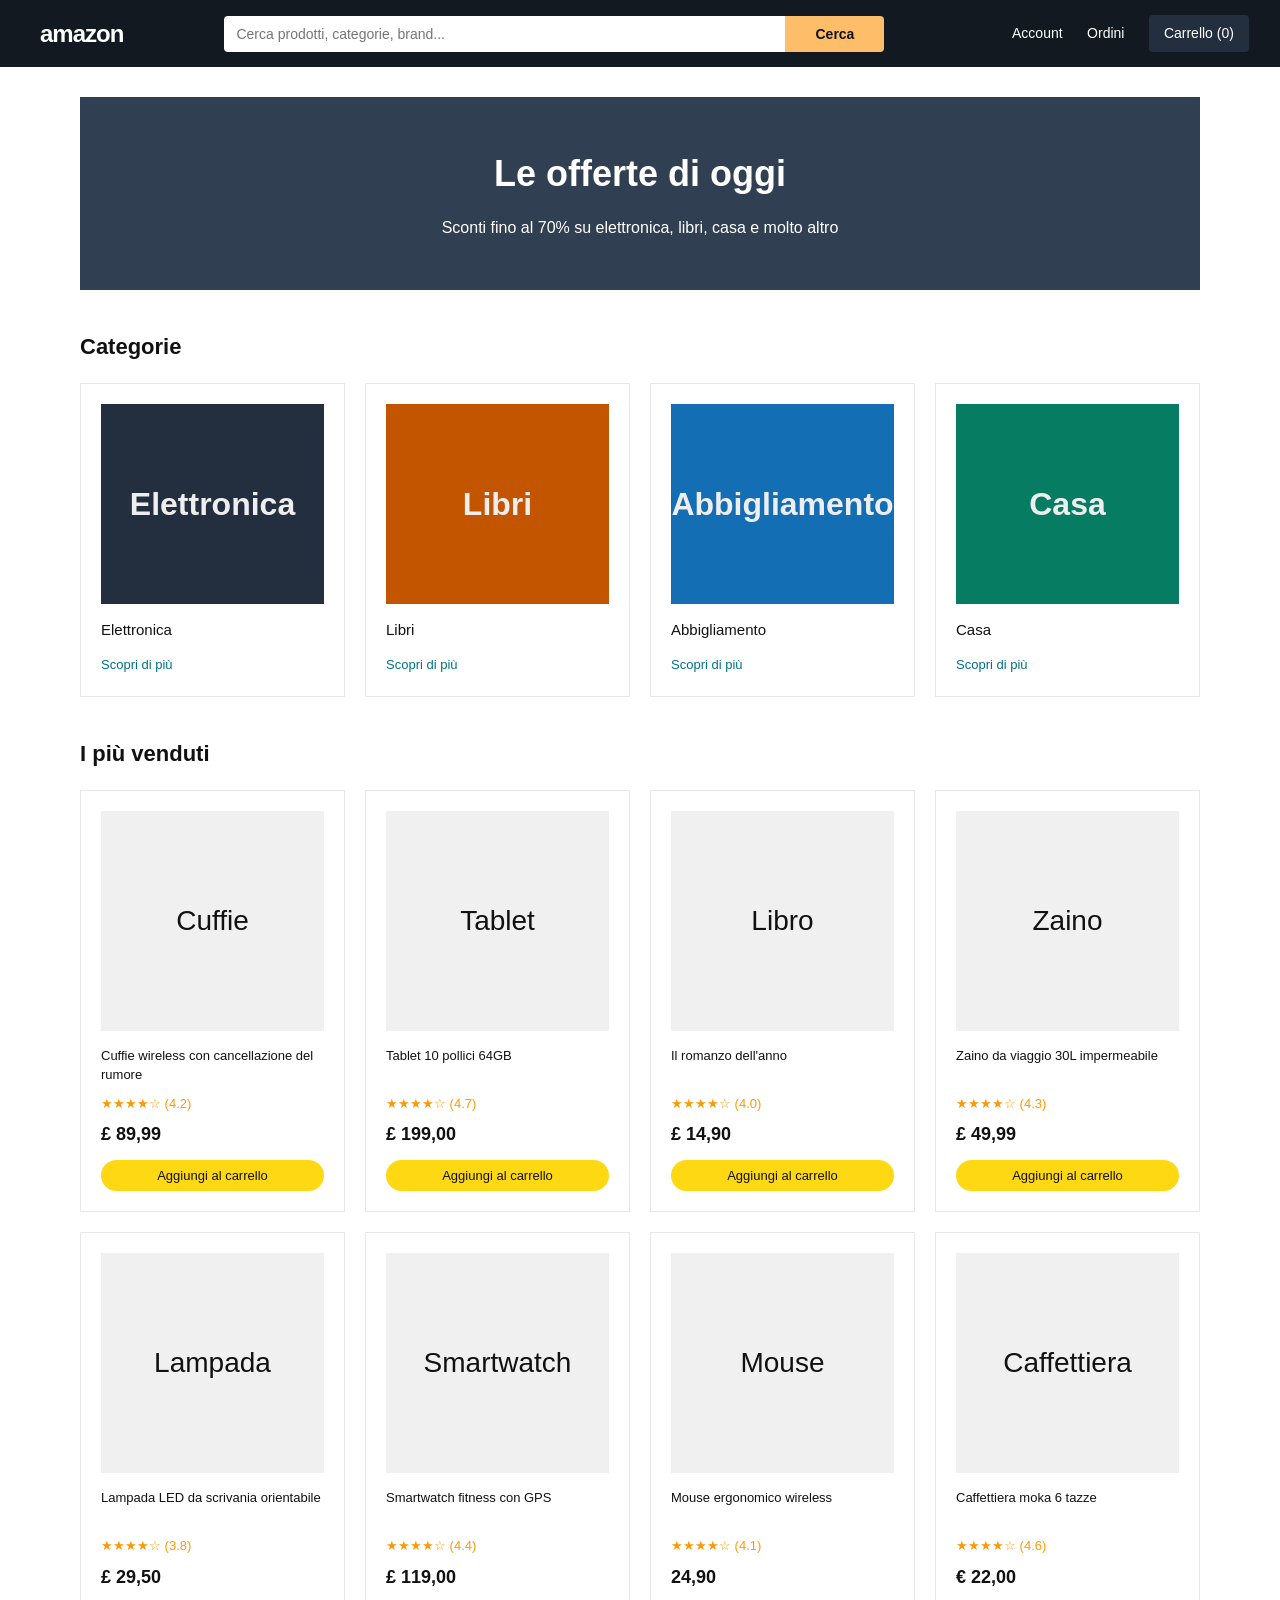
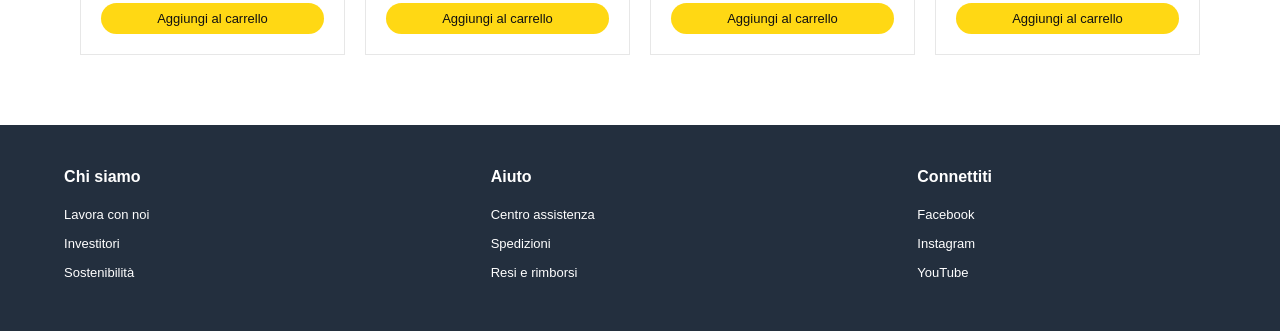
==== Esercizio 6 extra/index2.html @ aa3aab7b "." ====
<!DOCTYPE html>
<html lang="it">

<head>
  <meta charset="UTF-8">
  <meta name="viewport" content="width=device-width, initial-scale=1.0">
  <title>Amazon Homepage — Week Project</title>
  <link rel="stylesheet" href="style.css">
</head>

<body>


  <!-- HEADER -->
  <header>
    <div class="logo">amazon</div>
    <div class="search-bar">
      <input type="text" placeholder="Cerca prodotti, categorie, brand...">
      <button type="button">Cerca</button>
    </div>
    <nav class="header-nav">
      <a href="#">Account</a>
      <a href="#">Ordini</a>
      <a href="#">Carrello (0)</a>
    </nav>
  </header>

  <main>

    <!-- HERO SECTION -->
    <section class="hero">
      <h1>Le offerte di oggi</h1>
      <p>Sconti fino al 70% su elettronica, libri, casa e molto altro</p>
    </section>

    <!-- CATEGORIE Cards -->
    <section class="categorie">
      <h2>Categorie</h2>
      <div class="categorie-grid">

        <div class="categoria-card card-elettronica">
          <div class="categoria-box color-elettronica">Elettronica</div>
          <h3>Elettronica</h3>
          <a href="#">Scopri di più</a>
        </div>

        <div class="categoria-card card-libri">
          <div class="categoria-box color-libri">Libri</div>
          <h3>Libri</h3>
          <a href="#">Scopri di più</a>
        </div>

        <div class="categoria-card card-abbigliamento">
          <div class="categoria-box color-abbigliamento">Abbigliamento</div>
          <h3>Abbigliamento</h3>
          <a href="#">Scopri di più</a>
        </div>

        <div class="categoria-card card-casa">
          <div class="categoria-box color-casa">Casa</div>
          <h3>Casa</h3>
          <a href="#">Scopri di più</a>
        </div>

      </div>
    </section>

    <!-- PRODOTTI (Griglia "I più venduti") -->
    <section class="prodotti">
      <h2>I più venduti</h2>
      <div class="prodotti-grid">

        <!-- Prodotto 1 -->
        <div class="prodotto-card">
          <div class="prodotto-img-placeholder">Cuffie</div>
          <p class="prodotto-title">Cuffie wireless con cancellazione del rumore</p>
          <div class="prodotto-rating">★★★★☆ (4.2)</div>
          <div class="prodotto-price">£ 89,99</div>
          <button class="btn-add">Aggiungi al carrello</button>
        </div>

        <!-- Prodotto 2 -->
        <div class="prodotto-card">
          <div class="prodotto-img-placeholder">Tablet</div>
          <p class="prodotto-title">Tablet 10 pollici 64GB</p>
          <div class="prodotto-rating">★★★★☆ (4.7)</div>
          <div class="prodotto-price">£ 199,00</div>
          <button class="btn-add">Aggiungi al carrello</button>
        </div>

        <!-- Prodotto 3 -->
        <div class="prodotto-card">
          <div class="prodotto-img-placeholder">Libro</div>
          <p class="prodotto-title">Il romanzo dell'anno</p>
          <div class="prodotto-rating">★★★★☆ (4.0)</div>
          <div class="prodotto-price">£ 14,90</div>
          <button class="btn-add">Aggiungi al carrello</button>
        </div>

        <!-- Prodotto 4 -->
        <div class="prodotto-card">
          <div class="prodotto-img-placeholder">Zaino</div>
          <p class="prodotto-title">Zaino da viaggio 30L impermeabile</p>
          <div class="prodotto-rating">★★★★☆ (4.3)</div>
          <div class="prodotto-price">£ 49,99</div>
          <button class="btn-add">Aggiungi al carrello</button>
        </div>

        <!-- Prodotto 5 -->
        <div class="prodotto-card">
          <div class="prodotto-img-placeholder">Lampada</div>
          <p class="prodotto-title">Lampada LED da scrivania orientabile</p>
          <div class="prodotto-rating">★★★★☆ (3.8)</div>
          <div class="prodotto-price">£ 29,50</div>
          <button class="btn-add">Aggiungi al carrello</button>
        </div>

        <!-- Prodotto 6 -->
        <div class="prodotto-card">
          <div class="prodotto-img-placeholder">Smartwatch</div>
          <p class="prodotto-title">Smartwatch fitness con GPS</p>
          <div class="prodotto-rating">★★★★☆ (4.4)</div>
          <div class="prodotto-price">£ 119,00</div>
          <button class="btn-add">Aggiungi al carrello</button>
        </div>

        <!-- Prodotto 7 -->
        <div class="prodotto-card">
          <div class="prodotto-img-placeholder">Mouse</div>
          <p class="prodotto-title">Mouse ergonomico wireless</p>
          <div class="prodotto-rating">★★★★☆ (4.1)</div>
          <div class="prodotto-price"> 24,90</div>
          <button class="btn-add">Aggiungi al carrello</button>
        </div>

        <!-- Prodotto 8 -->
        <div class="prodotto-card">
          <div class="prodotto-img-placeholder">Caffettiera</div>
          <p class="prodotto-title">Caffettiera moka 6 tazze</p>
          <div class="prodotto-rating">★★★★☆ (4.6)</div>
          <div class="prodotto-price">€ 22,00</div>
          <button class="btn-add">Aggiungi al carrello</button>
        </div>

      </div>
    </section>

  </main>

  <!-- FOOTER -->
  <footer>
    <div class="footer-column">
      <h4>Chi siamo</h4>
      <ul>
        <li><a href="#">Lavora con noi</a></li>
        <li><a href="#">Investitori</a></li>
        <li><a href="#">Sostenibilità</a></li>
      </ul>
    </div>

    <div class="footer-column">
      <h4>Aiuto</h4>
      <ul>
        <li><a href="#">Centro assistenza</a></li>
        <li><a href="#">Spedizioni</a></li>
        <li><a href="#">Resi e rimborsi</a></li>
      </ul>
    </div>

    <div class="footer-column">
      <h4>Connettiti</h4>
      <ul>
        <li><a href="#">Facebook</a></li>
        <li><a href="#">Instagram</a></li>
        <li><a href="#">YouTube</a></li>
      </ul>
    </div>
  </footer>


  <script src="script.js"></script>
</body>

</html>
---- Esercizio 6 extra/style.css ----
* {
  margin: 0;
  padding: 0;
  box-sizing: border-box;
}

body {
  font-family: -apple-system, BlinkMacSystemFont, "Segoe UI", Roboto, Helvetica, Arial, sans-serif;
  line-height: 1.5;
  color: #111;
  background: #fff; /* Sfondo bianco come da tuo reset */
}

img {
  max-width: 100%;
  display: block;
}

a {
  color: inherit;
  text-decoration: none;
}

button {
  font-family: inherit;
  cursor: pointer;
  border: none;
  background: none;
}

/* ==========================================
------------------- HEADER-----------------
   ========================================== */
   
header {
  background-color: #131921; /* HEADER: #131921 */
  color: #ffffff;
  padding: 15px 40px;
  white-space: nowrap;
  z-index: 1000;
}

header .logo {
  display: inline-block;
  vertical-align: middle;
  font-size: 24px;
  font-weight: bold;
  letter-spacing: -1px;
  width: 15%;
}

header .search-bar {
  display: inline-block;
  vertical-align: middle;
  width: 55%;
  font-size: 0; 
}

header .search-bar input {
  width: 85%;
  padding: 10px 12px;
  border: none;
  border-radius: 4px 0 0 4px;
  outline: none;
  font-size: 14px;
  vertical-align: middle;
}

header .search-bar button {
  background-color: #FEBD69; /* PULSANTE CERCA: #FEBD69 */
  color: #111;
  width: 15%;
  padding: 10px 0;
  border-radius: 0 4px 4px 0;
  font-weight: bold;
  font-size: 14px;
  vertical-align: middle;
  text-align: center;
}

header .header-nav {
  display: inline-block;
  vertical-align: middle;
  width: 30%;
  text-align: right;
}

header .header-nav a {
  font-size: 14px;
  margin-left: 20px;
  display: inline-block;
  vertical-align: middle;
}

header .header-nav a:last-child {
  background-color: #232F3E; /* PULSANTE CARRELLO: #232F3E */
  color: #ffffff;
  padding: 8px 15px;
  border-radius: 4px;
}

/* ==========================================
   ------------HERO SECTION-------------
   ========================================== */
.hero {
  background-color: #303F51; /* HERO SECTION: #303F51 */
  color: #ffffff;
  text-align: center;
  padding: 50px 20px;
}

.hero h1 {
  font-size: 36px;
  font-weight: bold;
  margin-bottom: 15px;
}

.hero p {
  font-size: 16px;
}

/* ==========================================
   ------STRUTTURA CONTENUTO GENERALE-------
   ========================================== */
main {
  max-width: 1200px;
  margin: 0 auto;
  padding: 30px 40px;
}


.categorie, .prodotti {
  margin-top: 40px;
  margin-bottom: 40px;
}

.categorie h2, .prodotti h2 {
  font-size: 22px;
  margin-bottom: 20px;
  font-weight: bold;
}

/* ==========================================
   ------SEZIONE CATEGORIE GRIGLIA----------
   ========================================== */
.categorie-grid {
  display: grid;
  grid-template-columns: repeat(4, 1fr);
  gap: 20px;
}

.categoria-card {
  background-color: #ffffff;
  border: 1px solid #e7e7e7;
  padding: 20px;
}

.categoria-box {
  height: 200px;
  display: grid;
  place-items: center; 
  font-size: 32px;
  font-weight: bold;
  color: #EEEEEE; /* SCRITTE NELLE CARD: */
  margin-bottom: 15px;
}

/* Sfondi specifici delle box categoria */
.color-elettronica { background-color: #232F3E; } /* ELETTRONICA: #232F3E */
.color-libri { background-color: #C45500; }        /* LIBRI: #C45500 */
.color-abbigliamento { background-color: #146EB4; }  /* ABBIGLIAMENTO: #146EB4 */
.color-casa { background-color: #067D62; }            /* CASA: #067D62 */

.categoria-card h3 {
  font-size: 15px;
  margin-bottom: 10px;
  font-weight: normal;
}

.categoria-card a {
  font-size: 13px;
  color: #007185;
  display: inline-block;
}

/* ==========================================
   -----SEZIONE PRODOTTI GRIGLIA-----------
   ========================================== */
.prodotti-grid {
  display: grid;
  grid-template-columns: repeat(4, 1fr);
  gap: 20px;
}

.prodotto-card {
  background-color: #ffffff;
  border: 1px solid #e7e7e7;
  padding: 20px;
}

.prodotto-img-placeholder {
  height: 220px;
  background-color: #f0f0f0;
  display: grid;
  place-items: center;
  font-size: 28px;
  color: #111111;
  margin-bottom: 15px;
}

.prodotto-title {
  font-size: 13px;
  margin-bottom: 8px;
  height: 40px; /* Mantiene l'allineamento verticale dei blocchi successivi */
  overflow: hidden;
}

.prodotto-rating {
  font-size: 13px;
  color: #FF9900; /* STELLINE (Sia piene che vuote): #FF9900 */
  margin-bottom: 8px;
}

.prodotto-price {
  font-size: 18px;
  font-weight: bold;
  margin-bottom: 12px;
}

.btn-add {
  background-color: #FFD814; /* AGGIUNGI AL CARRELLO: #FFD814 */
  color: #111;
  padding: 8px 0;
  border-radius: 20px;
  font-size: 13px;
  text-align: center;
  display: block;
  width: 100%;
  transition: background-color 0.1s ease;
  
}

.btn-add:hover {
  background-color: #F7CA00; /* HOVER AGGIUNGI AL CARRELLO: #F7CA00 */
}

/* ==========================================
   ---------------FOOTER--------------------- 
   ========================================== */
footer {
  background-color: #232F3E; /* FOOTER: #232F3E */
  color: #ffffff;
  padding: 40px 0;
  text-align: center;
  font-size: 0; /* Rimuove lo spazio bianco tra i blocchi inline */
}

.footer-column {
  display: inline-block;
  vertical-align: top;
  width: 33.33%; /* Separa lo spazio esattamente in 3 colonne */
  text-align: left;
  padding-left: 5%;
  font-size: 14px; /* Ripristina la dimensione del testo originaria */
}

.footer-column h4 {
  font-size: 16px;
  margin-bottom: 15px;
  font-weight: bold;
}

.footer-column ul {
  list-style: none;
}

.footer-column ul li {
  margin-bottom: 8px;
}

.footer-column ul li a {
  color: #ffffff;
  font-size: 13px;
}

.footer-column ul li a:hover {
  text-decoration: underline;
}
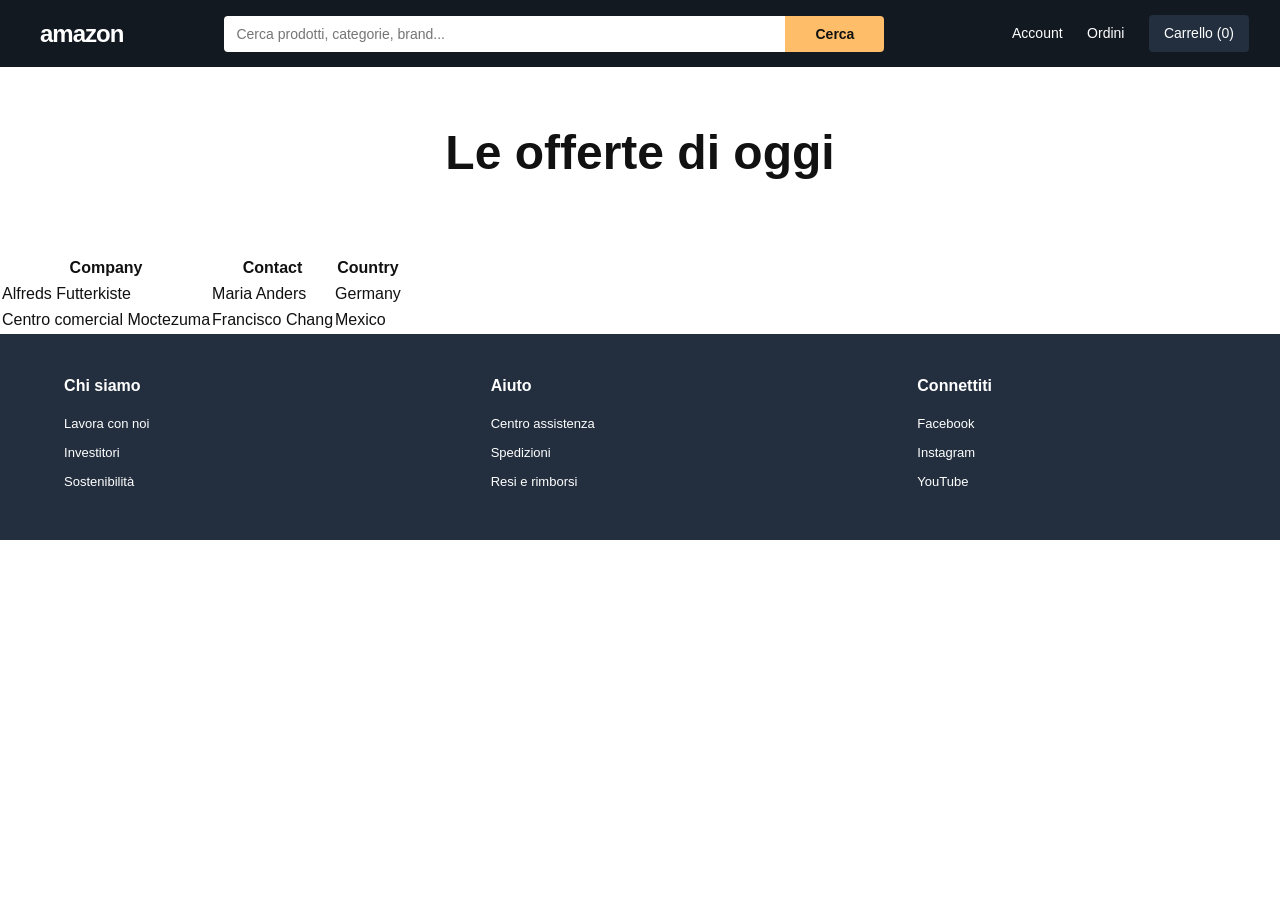
==== commit e95f5b04: "provato a fare esercizio 6 in js ma non ci sono riuscito" ====
--- a/Esercizio 6 extra/index2.html
+++ b/Esercizio 6 extra/index2.html
@@ -27,123 +27,30 @@
 
   <main>
 
-    <!-- HERO SECTION -->
-    <section class="hero">
-      <h1>Le offerte di oggi</h1>
-      <p>Sconti fino al 70% su elettronica, libri, casa e molto altro</p>
-    </section>
+      <h1 id="titleh1">Le offerte di oggi</h1>
+      <div>
+        <table id="tablejs">
+  <tr>
+    <th>Company</th>
+    <th>Contact</th>
+    <th>Country</th>
+  </tr>
+  <tr>
+    <td>Alfreds Futterkiste</td>
+    <td>Maria Anders</td>
+    <td>Germany</td>
+  </tr>
+  <tr>
+    <td>Centro comercial Moctezuma</td>
+    <td>Francisco Chang</td>
+    <td>Mexico</td>
+  </tr>
+</table>
+      </div>
+    
+   
 
-    <!-- CATEGORIE Cards -->
-    <section class="categorie">
-      <h2>Categorie</h2>
-      <div class="categorie-grid">
-
-        <div class="categoria-card card-elettronica">
-          <div class="categoria-box color-elettronica">Elettronica</div>
-          <h3>Elettronica</h3>
-          <a href="#">Scopri di più</a>
-        </div>
-
-        <div class="categoria-card card-libri">
-          <div class="categoria-box color-libri">Libri</div>
-          <h3>Libri</h3>
-          <a href="#">Scopri di più</a>
-        </div>
-
-        <div class="categoria-card card-abbigliamento">
-          <div class="categoria-box color-abbigliamento">Abbigliamento</div>
-          <h3>Abbigliamento</h3>
-          <a href="#">Scopri di più</a>
-        </div>
-
-        <div class="categoria-card card-casa">
-          <div class="categoria-box color-casa">Casa</div>
-          <h3>Casa</h3>
-          <a href="#">Scopri di più</a>
-        </div>
-
-      </div>
-    </section>
-
-    <!-- PRODOTTI (Griglia "I più venduti") -->
-    <section class="prodotti">
-      <h2>I più venduti</h2>
-      <div class="prodotti-grid">
-
-        <!-- Prodotto 1 -->
-        <div class="prodotto-card">
-          <div class="prodotto-img-placeholder">Cuffie</div>
-          <p class="prodotto-title">Cuffie wireless con cancellazione del rumore</p>
-          <div class="prodotto-rating">★★★★☆ (4.2)</div>
-          <div class="prodotto-price">£ 89,99</div>
-          <button class="btn-add">Aggiungi al carrello</button>
-        </div>
-
-        <!-- Prodotto 2 -->
-        <div class="prodotto-card">
-          <div class="prodotto-img-placeholder">Tablet</div>
-          <p class="prodotto-title">Tablet 10 pollici 64GB</p>
-          <div class="prodotto-rating">★★★★☆ (4.7)</div>
-          <div class="prodotto-price">£ 199,00</div>
-          <button class="btn-add">Aggiungi al carrello</button>
-        </div>
-
-        <!-- Prodotto 3 -->
-        <div class="prodotto-card">
-          <div class="prodotto-img-placeholder">Libro</div>
-          <p class="prodotto-title">Il romanzo dell'anno</p>
-          <div class="prodotto-rating">★★★★☆ (4.0)</div>
-          <div class="prodotto-price">£ 14,90</div>
-          <button class="btn-add">Aggiungi al carrello</button>
-        </div>
-
-        <!-- Prodotto 4 -->
-        <div class="prodotto-card">
-          <div class="prodotto-img-placeholder">Zaino</div>
-          <p class="prodotto-title">Zaino da viaggio 30L impermeabile</p>
-          <div class="prodotto-rating">★★★★☆ (4.3)</div>
-          <div class="prodotto-price">£ 49,99</div>
-          <button class="btn-add">Aggiungi al carrello</button>
-        </div>
-
-        <!-- Prodotto 5 -->
-        <div class="prodotto-card">
-          <div class="prodotto-img-placeholder">Lampada</div>
-          <p class="prodotto-title">Lampada LED da scrivania orientabile</p>
-          <div class="prodotto-rating">★★★★☆ (3.8)</div>
-          <div class="prodotto-price">£ 29,50</div>
-          <button class="btn-add">Aggiungi al carrello</button>
-        </div>
-
-        <!-- Prodotto 6 -->
-        <div class="prodotto-card">
-          <div class="prodotto-img-placeholder">Smartwatch</div>
-          <p class="prodotto-title">Smartwatch fitness con GPS</p>
-          <div class="prodotto-rating">★★★★☆ (4.4)</div>
-          <div class="prodotto-price">£ 119,00</div>
-          <button class="btn-add">Aggiungi al carrello</button>
-        </div>
-
-        <!-- Prodotto 7 -->
-        <div class="prodotto-card">
-          <div class="prodotto-img-placeholder">Mouse</div>
-          <p class="prodotto-title">Mouse ergonomico wireless</p>
-          <div class="prodotto-rating">★★★★☆ (4.1)</div>
-          <div class="prodotto-price"> 24,90</div>
-          <button class="btn-add">Aggiungi al carrello</button>
-        </div>
-
-        <!-- Prodotto 8 -->
-        <div class="prodotto-card">
-          <div class="prodotto-img-placeholder">Caffettiera</div>
-          <p class="prodotto-title">Caffettiera moka 6 tazze</p>
-          <div class="prodotto-rating">★★★★☆ (4.6)</div>
-          <div class="prodotto-price">€ 22,00</div>
-          <button class="btn-add">Aggiungi al carrello</button>
-        </div>
-
-      </div>
-    </section>
+    
 
   </main>
 
--- a/Esercizio 6 extra/style.css
+++ b/Esercizio 6 extra/style.css
@@ -99,151 +99,15 @@
   padding: 8px 15px;
   border-radius: 4px;
 }
-
-/* ==========================================
-   ------------HERO SECTION-------------
-   ========================================== */
-.hero {
-  background-color: #303F51; /* HERO SECTION: #303F51 */
-  color: #ffffff;
-  text-align: center;
+#titleh1{
+  align-items: center;
+text-align: center;
   padding: 50px 20px;
-}
-
-.hero h1 {
   font-size: 36px;
   font-weight: bold;
   margin-bottom: 15px;
-}
+  font-size: 3em;}
 
-.hero p {
-  font-size: 16px;
-}
-
-/* ==========================================
-   ------STRUTTURA CONTENUTO GENERALE-------
-   ========================================== */
-main {
-  max-width: 1200px;
-  margin: 0 auto;
-  padding: 30px 40px;
-}
-
-
-.categorie, .prodotti {
-  margin-top: 40px;
-  margin-bottom: 40px;
-}
-
-.categorie h2, .prodotti h2 {
-  font-size: 22px;
-  margin-bottom: 20px;
-  font-weight: bold;
-}
-
-/* ==========================================
-   ------SEZIONE CATEGORIE GRIGLIA----------
-   ========================================== */
-.categorie-grid {
-  display: grid;
-  grid-template-columns: repeat(4, 1fr);
-  gap: 20px;
-}
-
-.categoria-card {
-  background-color: #ffffff;
-  border: 1px solid #e7e7e7;
-  padding: 20px;
-}
-
-.categoria-box {
-  height: 200px;
-  display: grid;
-  place-items: center; 
-  font-size: 32px;
-  font-weight: bold;
-  color: #EEEEEE; /* SCRITTE NELLE CARD: */
-  margin-bottom: 15px;
-}
-
-/* Sfondi specifici delle box categoria */
-.color-elettronica { background-color: #232F3E; } /* ELETTRONICA: #232F3E */
-.color-libri { background-color: #C45500; }        /* LIBRI: #C45500 */
-.color-abbigliamento { background-color: #146EB4; }  /* ABBIGLIAMENTO: #146EB4 */
-.color-casa { background-color: #067D62; }            /* CASA: #067D62 */
-
-.categoria-card h3 {
-  font-size: 15px;
-  margin-bottom: 10px;
-  font-weight: normal;
-}
-
-.categoria-card a {
-  font-size: 13px;
-  color: #007185;
-  display: inline-block;
-}
-
-/* ==========================================
-   -----SEZIONE PRODOTTI GRIGLIA-----------
-   ========================================== */
-.prodotti-grid {
-  display: grid;
-  grid-template-columns: repeat(4, 1fr);
-  gap: 20px;
-}
-
-.prodotto-card {
-  background-color: #ffffff;
-  border: 1px solid #e7e7e7;
-  padding: 20px;
-}
-
-.prodotto-img-placeholder {
-  height: 220px;
-  background-color: #f0f0f0;
-  display: grid;
-  place-items: center;
-  font-size: 28px;
-  color: #111111;
-  margin-bottom: 15px;
-}
-
-.prodotto-title {
-  font-size: 13px;
-  margin-bottom: 8px;
-  height: 40px; /* Mantiene l'allineamento verticale dei blocchi successivi */
-  overflow: hidden;
-}
-
-.prodotto-rating {
-  font-size: 13px;
-  color: #FF9900; /* STELLINE (Sia piene che vuote): #FF9900 */
-  margin-bottom: 8px;
-}
-
-.prodotto-price {
-  font-size: 18px;
-  font-weight: bold;
-  margin-bottom: 12px;
-}
-
-.btn-add {
-  background-color: #FFD814; /* AGGIUNGI AL CARRELLO: #FFD814 */
-  color: #111;
-  padding: 8px 0;
-  border-radius: 20px;
-  font-size: 13px;
-  text-align: center;
-  display: block;
-  width: 100%;
-  transition: background-color 0.1s ease;
-  
-}
-
-.btn-add:hover {
-  background-color: #F7CA00; /* HOVER AGGIUNGI AL CARRELLO: #F7CA00 */
-}
 
 /* ==========================================
    ---------------FOOTER--------------------- 
